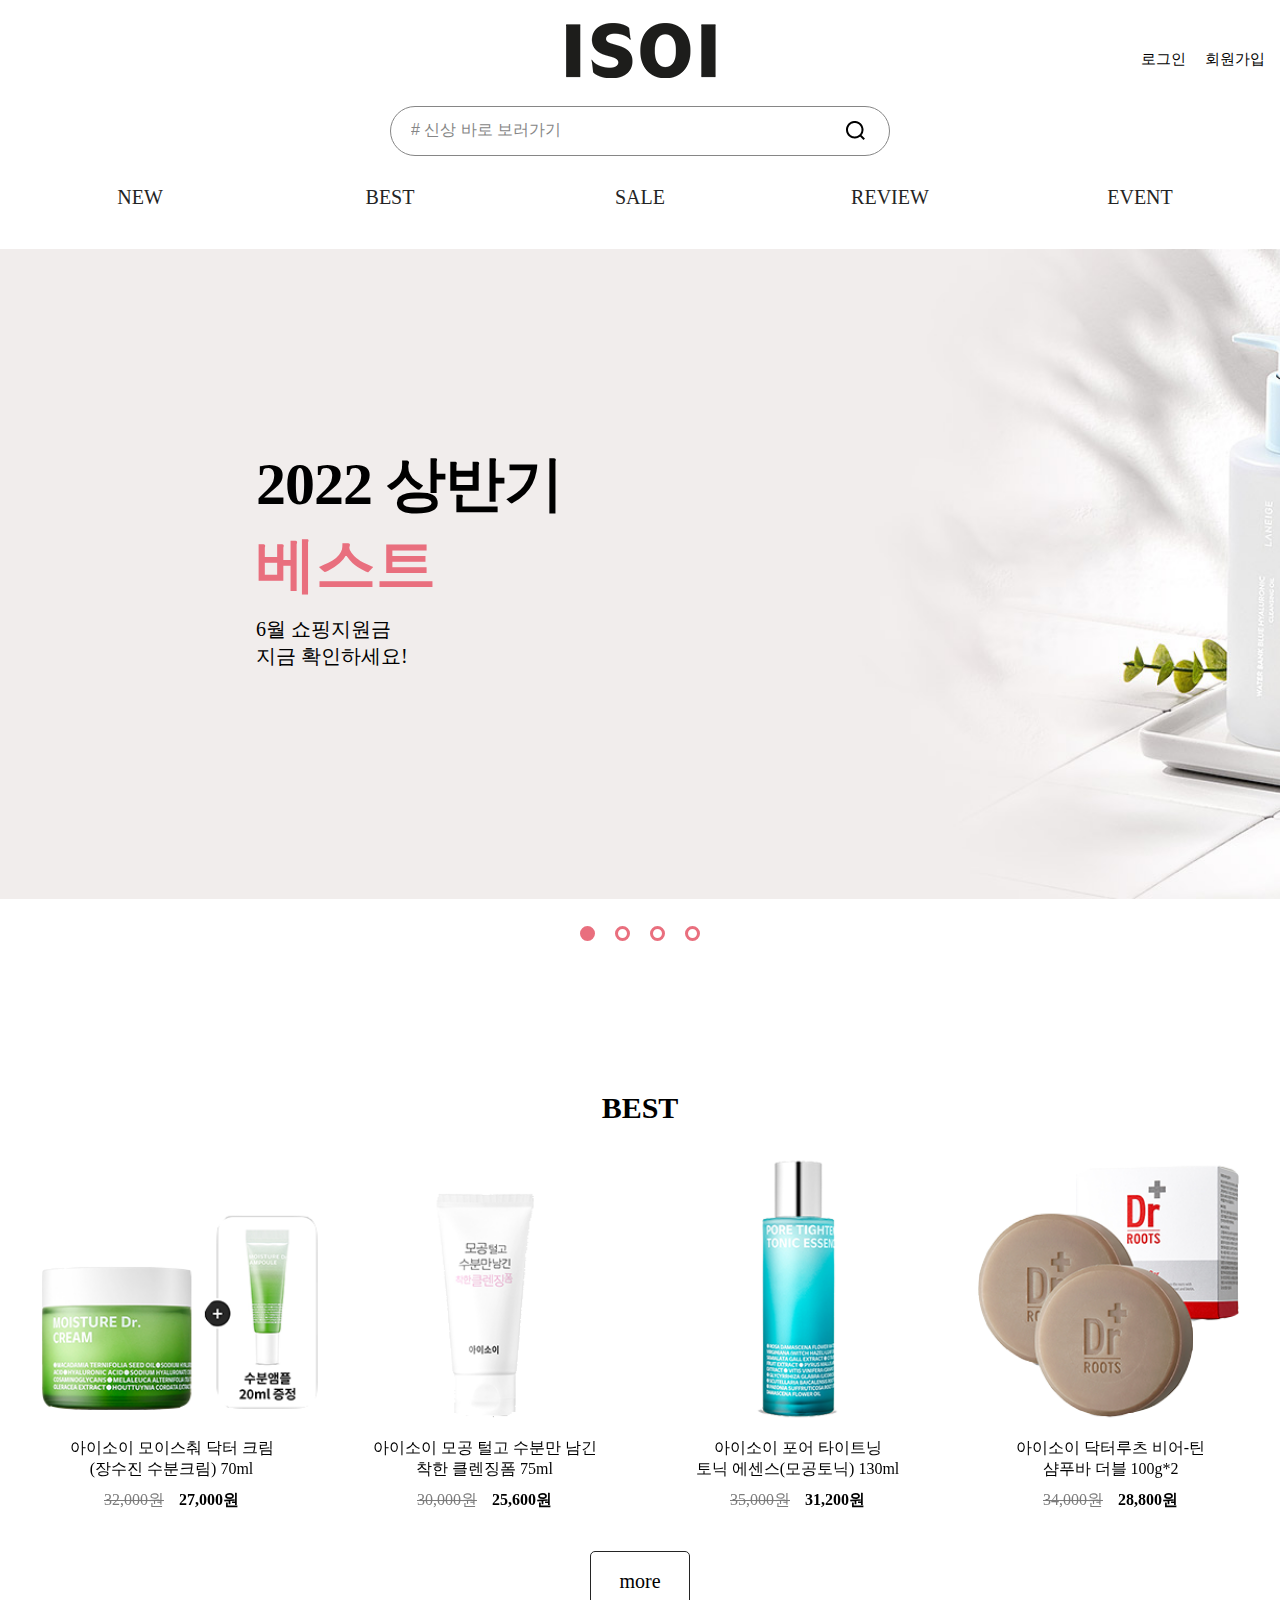
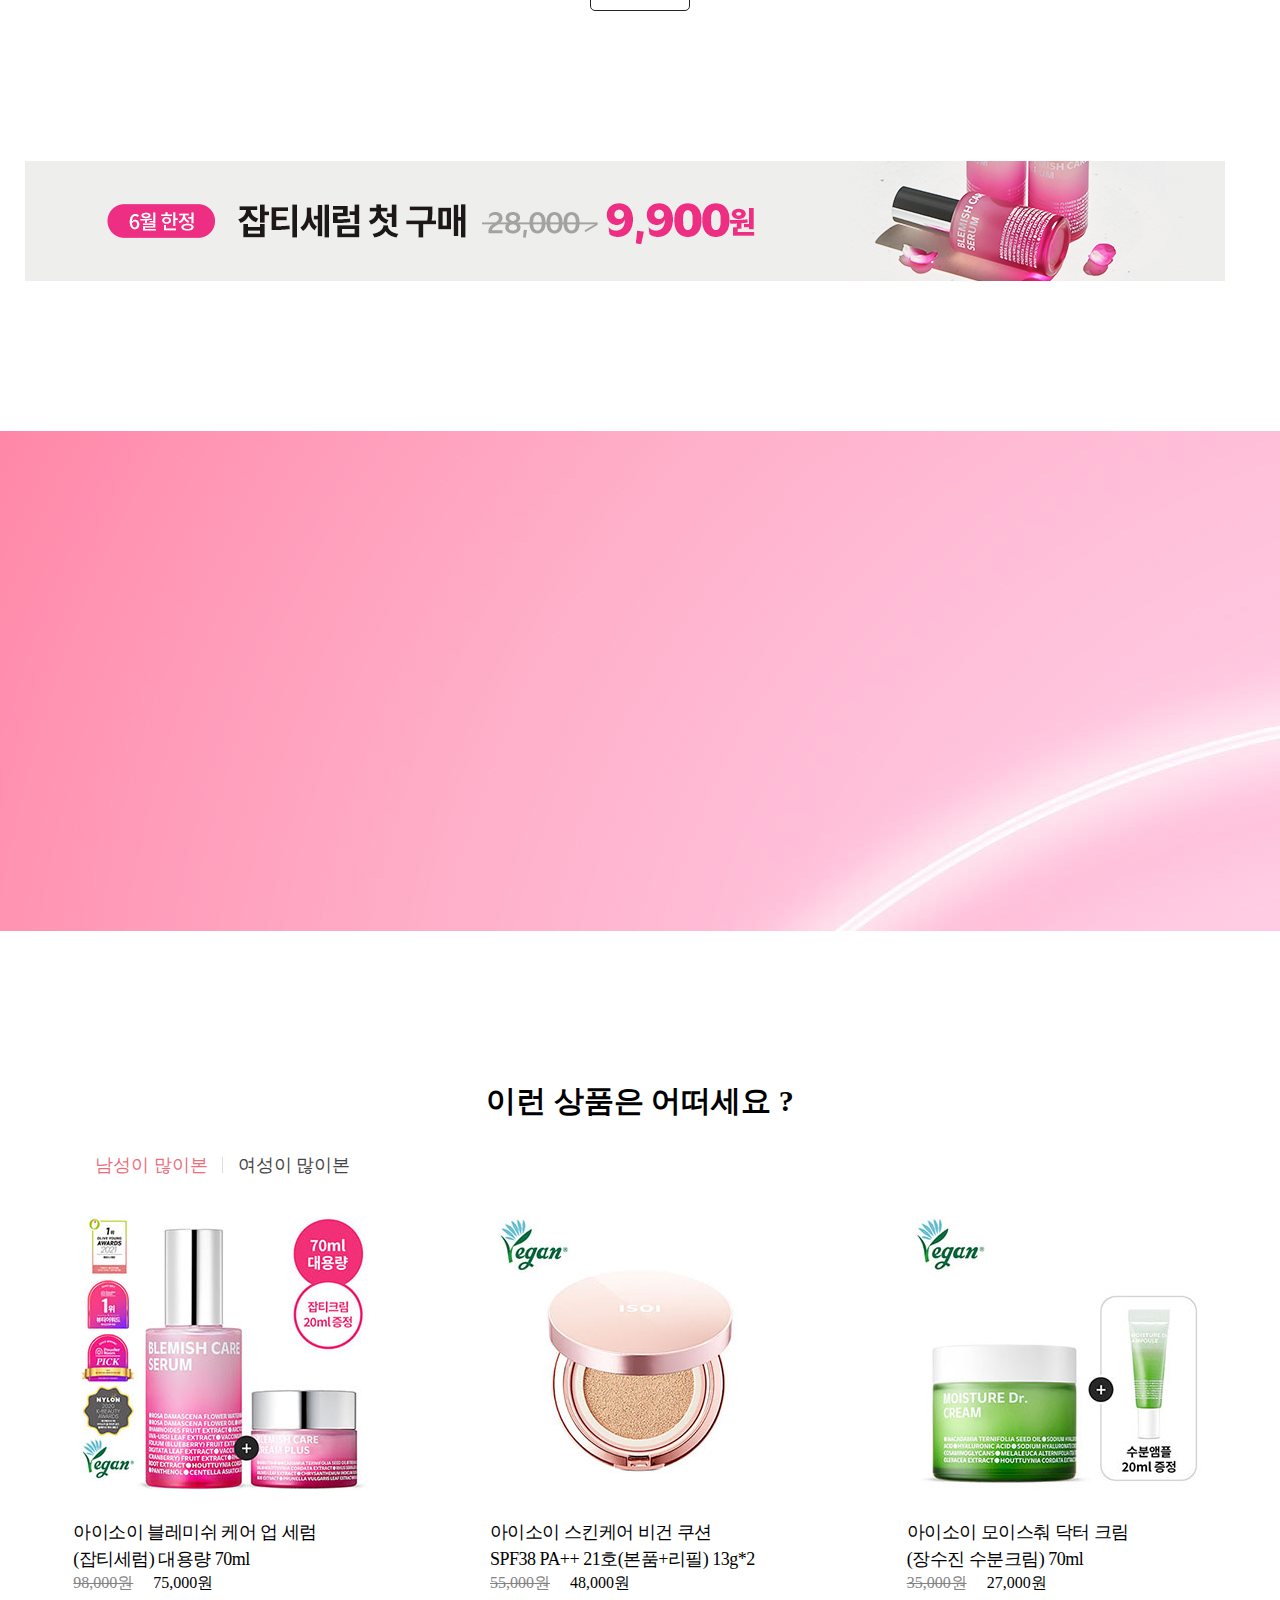
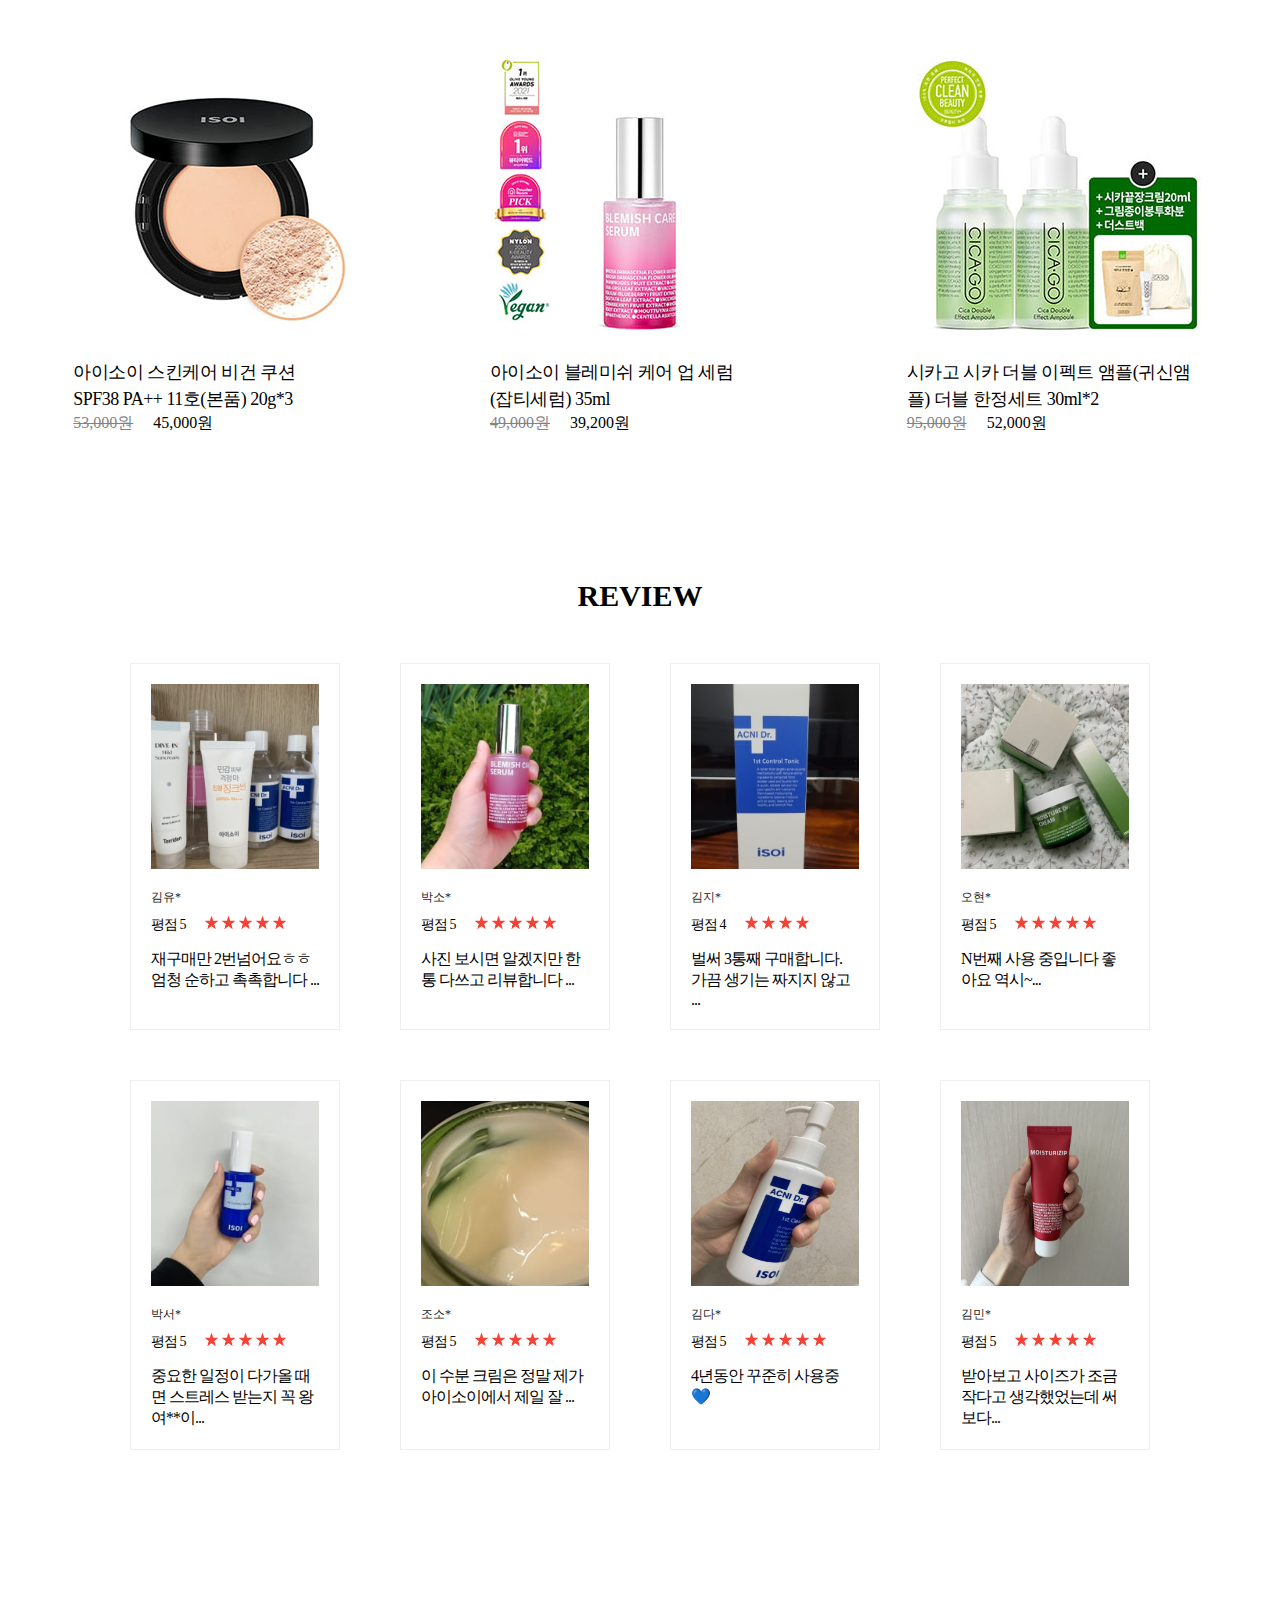
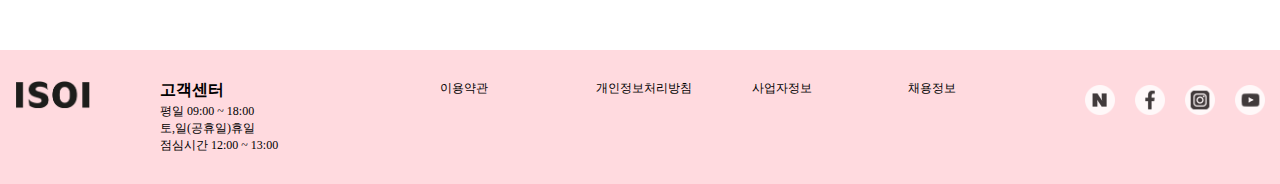
==== index.html @ 0a986750 "ISOI" ====
<!DOCTYPE html>
<html lang="en">
<head>
    <meta charset="UTF-8">
    <title>ISOI</title>
    
    <link rel="stylesheet" href="css/common.css">
    <link rel="stylesheet" type="text/css" href="css/style.css">
    <link rel="stylesheet" type="text/css" href="css/slick.css">
    <link rel="stylesheet" type="text/css" href="css/animate.css">
    <link rel="stylesheet" href="css/media.css">
    
    <script type="text/javascript" src="js/jquery-3.3.1.min.js"></script>
    <script type="text/javascript" src="js/script.js"></script>
    <script type="text/javascript" src="js/slick.js"></script>
    <script type="text/javascript" src="js/wow.min.js"></script>
    
    
</head>
<body>
    
    <div id="wrap">
        <header>
            <div class="align">
                <div id="logo">
                    <a href="#"><h2><img src="img/logo.png" alt=""></h2></a>
                </div>
                <div class="login-box">
                    <div class="search-wrap">
                        <input type="text" placeholder="# 신상 바로 보러가기">
                        <div class="search"><a href="#"><img src="img/search.png" alt=""></a></div>
                    </div>
                    <div class="login">
                        <a href="#">로그인</a>
                        <a href="#">회원가입</a>
                    </div>
                </div>
                <div class="top_btn">
                    <span></span>
                    <span></span>
                    <span></span>
                </div>
                <div class="headnav">
                    <ul>
                        <li><a href="sub/sub01.html">NEW</a></li>
                        <li><a href="sub/sub02.html">BEST</a></li>
                        <li><a href="sub/sub03.html">SALE</a></li>
                        <li><a href="sub/sub04.html">REVIEW</a></li>
                        <li><a href="sub/sub05.html">EVENT</a></li>
                    </ul>
                </div>
            </div>
        </header>
        <main>
            <div class="mainbg">
                <div class="items">
                    <div class="item item1">
                      <a href="#">
                           <div class="seting-img" style="background-image: url(img/main_background1.png)"></div>
                           <div class="txt">
                               <h2>2022 상반기</h2>
                               <div>베스트</div>
                               <p>6월 쇼핑지원금 <br> 지금 확인하세요!</p>
                           </div>
                       </a>
                    </div>
                    <div class="item item2">
                       <a href="#">
                            <div class="seting-img" style="background-image: url(img/main_background2.png)">
                            <div class="txt">
                                <h2>워터뱅크 블루 히알루로닉</h2>
                                <div>클렌징 젤 오일</div>
                                <p>라네즈가 제안하는 <br> 말끔 촉촉 완벽 클렌징 스텝</p>
                            </div>
                            </div>
                        </a>
                    </div>
                    <div class="item item3">
                       <a href="#">
                            <div class="seting-img" style="background-image: url(img/main_background3.png)">
                            <div class="txt">
                                <h2>속보습,100시간!</h2>
                                <div>수분크림 사면 앰플증정</div>
                                <p>디렉터파이 강력추천템 <br> 장수진 수분크림</p>
                            </div>    
                            </div>
                        </a>
                    </div>
                    <div class="item item4">
                       <a href="#">
                            <div class="seting-img" style="background-image: url(img/main_background4.png)">
                            <div class="txt">
                                <h2>피부타입 테스트</h2>
                                <div>적립금 1,000원</div>
                                <p>56가지 피부타입별 <br> 관리방법과 추천상품까지!</p>
                            </div>
                            </div>
                        </a>
                    </div>
                </div>
            </div>
        </main>
        <section>
            <div class="align">
                <h2>BEST</h2>
                <div class="best-list">
                    <div class="items">
                            <div class="item">
                                <a href="https://www.isoi.co.kr/product/goods_detail?ct=&goods_no=3309">
                                    <div class="img">
                                        <img src="img/best1cream.png" alt="">
                                    </div>
                                    <div class="sectxt">
                                        <div>아이소이 모이스춰 닥터 크림<br>(장수진 수분크림) 70ml</div>
                                        <div class="sectxt1">
                                            <p>32,000원</p>
                                            <div>27,000원</div>
                                        </div>
                                    </div>
                                </a>
                            </div>
                            <div class="item">
                                <a href="https://www.isoi.co.kr/product/goods_detail?ct=&goods_no=278">
                                    <div class="img"><img src="img/best2cleansing.png" alt=""></div>
                                    <div class="sectxt">
                                        <div>아이소이 모공 털고 수분만 남긴 <br>착한 클렌징폼 75ml</div>
                                        <div class="sectxt1">
                                        <p>30,000원</p>
                                        <div>25,600원</div>
                                        </div>
                                    </div>
                                </a>
                            </div>
                            <div class="item">
                                <a href="https://www.isoi.co.kr/product/goods_detail?ct=&goods_no=46">
                                    <div class="img"><img src="img/best3essence.png" alt=""></div>
                                    <div class="sectxt">
                                        <div>아이소이 포어 타이트닝 <br>토닉 에센스(모공토닉) 130ml</div>
                                        <div class="sectxt1">
                                        <p>35,000원</p>
                                        <div>31,200원</div>
                                        </div>
                                    </div>
                                </a>
                            </div>
                            <div class="item">
                                <a href="https://www.isoi.co.kr/product/goods_detail?ct=&goods_no=3570">
                                    <div class="img"><img src="img/best4shampoo.png" alt=""></div>
                                    <div class="sectxt">
                                        <div>아이소이 닥터루츠 비어-틴 <br>샴푸바 더블 100g*2</div>
                                        <div class="sectxt1">
                                        <p>34,000원</p>
                                        <div>28,800원</div>
                                        </div>
                                    </div>
                                </a>
                            </div>
                            <div class="item">
                                <a href="https://www.isoi.co.kr/product/goods_detail?ct=&goods_no=3245">
                                    <div class="img"><img src="img/best5serum.png" alt=""></div>
                                    <div class="sectxt">
                                        <div>아이소이 블레미쉬 케어 업 세럼<br>(잡티세럼) 35ml</div>
                                        <div class="sectxt1">
                                        <p>45,000원</p>
                                        <div>39,200원</div>
                                        </div>
                                    </div>
                                </a>
                            </div>
                    </div>
                    <div class="more">
                        <a href="sub/sub02.html">more</a>
                    </div>
                </div>
                <div class="banner">
					<div class="items">
						<a href="#" class="item"><img src="img/banner1.png" alt=""></a>
						<a href="#" class="item"><img src="img/banner2.png" alt=""></a>
						<a href="#" class="item"><img src="img/banner3.png" alt=""></a>
					</div>
				</div>
            </div>
                <div class="wowwrap">
                    <div class="align">
                        <div class="wowbox">
                            <div class="wowimg">
                                <div class="wow fadeInUp" data-wow-delay="0.4s"><img src="img/aosimg.png" alt=""></div>
                            </div>
                            <div class="wowtxt">
                                <p class="wow fadeInUp wowtxt-first" data-wow-delay="0.3s" style="font-weight: 600; margin-bottom: 20px;">아이소이는 왜 그렇게 비싼 <span style="color: #ff0095;">불가리안</span> 을 쓸까 ?</p> <br>
                                <p class="wow fadeInUp" data-wow-delay="0.6s">아이소이는 1년 중 단 한 달, </p> <br>
                                <p class="wow fadeInUp" data-wow-delay="0.8s">사람의 손으로 직접 따서 첫 번째로 </p> <br>
                                <p class="wow fadeInUp" data-wow-delay="1s">추출하는 오일만 사용합니다. </p> <br>
                                <p class="wow fadeInUp" data-wow-delay="1.2s">2차, 3차 추출 오일과는 비교할 수 없이 비싸지만, </p> <br>
                                <p class="wow fadeInUp" data-wow-delay="1.4s">그만큼 효과의 차이가 크기 때문에 </p> <br>
                                <p class="wow fadeInUp" data-wow-delay="1.6s">포기할 수 없습니다. </p>
                            </div>
                        </div>
                    </div>
                </div>
            <div class="align">
                <div class="contain">
                    <div class="tab-cnt">
                        <div class="tab-cnt-main"><h2>이런 상품은 어떠세요 ?</h2></div>
                        <div class="tab-menu">
                            <ul class="tabs">
                                <li><a href="#page1" class="tab-first">남성이 많이본</a></li>
                                <li><a href="#page2">여성이 많이본</a></li>
                            </ul>
                        </div>
                        <div id="page1" class="tab-content cnt01">
                            <div class="box">
                                <ul>
                                    <li>
                                        <a href="https://www.isoi.co.kr/product/goods_detail?ct=&goods_no=3828" class="box-txt">
<!--
                                        <span class="box-txt-on"><img src="img/tapimg1.jpg" alt=""></span>
                                        <span class="box-txt-off"><img src="img/tapimg1-1.png" alt=""></span>
-->
                                            <div class="img-box"><img src="img/tapimg1.jpg" alt=""></div>
                                            <div class="img-box"><img src="img/tapimg1-1.png" alt=""></div>
                                            <span class="tabtxt">
                                                아이소이 블레미쉬 케어 업 세럼<br>(잡티세럼) 대용량 70ml
                                            </span>
                                            <span class="tabtxt-sub">
                                                <div>98,000원</div>
                                                <p>75,000원</p>
                                            </span>
                                        </a>
                                    </li>
                                    <li>
                                        <a href="https://www.isoi.co.kr/product/goods_detail?ct=&goods_no=3450" class="box-txt">
                                           <div class="img-box"><img src="img/tapimg2.jpg" alt=""></div>
                                           <div class="img-box"><img src="img/tapimg2-1.png" alt=""></div>
                                            <span class="tabtxt">
                                                아이소이 스킨케어 비건 쿠션<br> SPF38 PA++ 21호(본품+리필) 13g*2
                                            </span>
                                            <span class="tabtxt-sub">
                                                <div>55,000원</div>
                                                <p>48,000원</p>
                                            </span>
                                        </a>
                                    </li>
                                    <li>
                                        <a href="https://www.isoi.co.kr/product/goods_detail?ct=&goods_no=3309" class="box-txt">
                                           <div class="img-box"><img src="img/tapimg3.jpg" alt=""></div>
                                           <div class="img-box"><img src="img/tapimg3-1.png" alt=""></div>
                                            <span class="tabtxt">
                                                아이소이 모이스춰 닥터 크림<br>(장수진 수분크림) 70ml
                                            </span>
                                            <span class="tabtxt-sub">
                                                <div>35,000원</div>
                                                <p>27,000원</p>
                                            </span>
                                        </a>
                                    </li>
                                    <li>
                                        <a href="https://www.isoi.co.kr/product/goods_detail?ct=&goods_no=3450" class="box-txt">
                                           <div class="img-box"><img src="img/tapimg4.jpg" alt=""></div>
                                           <div class="img-box"><img src="img/tapimg4-1.png" alt=""></div>
                                            <span class="tabtxt">
                                                아이소이 스킨케어 비건 쿠션<br>SPF38 PA++ 11호(본품) 20g*3
                                            </span>
                                            <span class="tabtxt-sub">
                                                <div>53,000원</div>
                                                <p>45,000원</p>
                                            </span>
                                        </a>
                                    </li>
                                    <li>
                                        <a href="https://www.isoi.co.kr/product/goods_detail?ct=&goods_no=3245" class="box-txt">
                                           <div class="img-box"><img src="img/tapimg5.jpg" alt=""></div>
                                           <div class="img-box"><img src="img/tapimg5-1.png" alt=""></div>
                                            <span class="tabtxt">
                                                아이소이 블레미쉬 케어 업 세럼<br>(잡티세럼) 35ml
                                            </span>
                                            <span class="tabtxt-sub">
                                                <div>49,000원</div>
                                                <p>39,200원</p>
                                            </span>
                                        </a>
                                    </li>
                                    <li>
                                        <a href="https://www.isoi.co.kr/product/goods_detail?ct=&goods_no=2828" class="box-txt">
                                           <div class="img-box"><img src="img/tapimg6.jpg" alt=""></div>
                                           <div class="img-box"><img src="img/tapimg6-1.png" alt=""></div>
                                            <span class="tabtxt">
                                                시카고 시카 더블 이펙트 앰플(귀신앰플) 더블 한정세트 30ml*2
                                            </span>
                                            <span class="tabtxt-sub">
                                                <div>95,000원</div>
                                                <p>52,000원</p>
                                            </span>
                                        </a>
                                    </li>
                                </ul>
                            </div>
                        </div>
                        <div id="page2" class="tab-content cnt02">
                            <div class="box">
                                <ul>
                                    <li>
                                        <a href="https://www.isoi.co.kr/product/goods_detail?ct=&goods_no=1557" class="box-txt">
                                           <div class="img-box"><img src="img/tapimg7.jpg" alt=""></div>
                                           <div class="img-box"><img src="img/tapimg7-1.png" alt=""></div>
                                            <span class="tabtxt">
                                                아이소이 립 트리트먼트 밤(로즈립밤) 5g
                                            </span>
                                            <span class="tabtxt-sub">
                                                <div>19,000원</div>
                                                <p>15,800원</p>
                                            </span>
                                        </a>
                                    </li>
                                    <li>
                                        <a href="https://www.isoi.co.kr/product/goods_detail?ct=&goods_no=46" class="box-txt">
                                           <div class="img-box"><img src="img/tapimg8.jpg" alt=""></div>
                                           <div class="img-box"><img src="img/tapimg8-1.png" alt=""></div>
                                            <span class="tabtxt">
                                                아이소이 포어 타이트닝 토닉 에센스<br>(모공토닉) 130ml
                                            </span>
                                            <span class="tabtxt-sub">
                                                <div>45,000원</div>
                                                <p>31,200원</p>
                                            </span>
                                        </a>
                                    </li>
                                    <li>
                                        <a href="https://www.isoi.co.kr/product/goods_detail?ct=&goods_no=2356" class="box-txt">
                                           <div class="img-box"><img src="img/tapimg9.jpg" alt=""></div>
                                           <div class="img-box"><img src="img/tapimg9-1.png" alt=""></div>
                                            <span class="tabtxt">
                                                시카고 시카 더블 이펙트 앰플 <br>(귀신앰플) 30ml
                                            </span>
                                            <span class="tabtxt-sub">
                                                <div>36,000원</div>
                                                <p>25,900원</p>
                                            </span>
                                        </a>
                                    </li>
                                    <li>
                                        <a href="https://www.isoi.co.kr/product/goods_detail?ct=&goods_no=2355" class="box-txt">
                                           <div class="img-box"><img src="img/tapimg10.jpg" alt=""></div>
                                           <div class="img-box"><img src="img/tapimg10-1.png" alt=""></div>
                                            <span class="tabtxt">
                                                아이소이 아크니 닥터 1st <br> 스피디 스팟14ml
                                            </span>
                                            <span class="tabtxt-sub">
                                                <div>30,000원</div>
                                                <p>24,800원</p>
                                            </span>
                                        </a>
                                    </li>
                                    <li>
                                        <a href="https://www.isoi.co.kr/product/goods_detail?ct=&goods_no=1609" class="box-txt">
                                           <div class="img-box"><img src="img/tapimg11.jpg" alt=""></div>
                                           <div class="img-box"><img src="img/tapimg11-1.png" alt=""></div>
                                            <span class="tabtxt">
                                                아이소이 블레미쉬 케어 토닉 에센스 <br>(잡티토닉) 130ml
                                            </span>
                                            <span class="tabtxt-sub">
                                                <div>50,000원</div>
                                                <p>39,000원</p>
                                            </span>
                                        </a>
                                    </li>
                                    <li>
                                        <a href="#" class="box-txt">
                                           <div class="img-box"><img src="img/tapimg12.jpg" alt=""></div>
                                           <div class="img-box"><img src="img/tapimg12-1.png" alt=""></div>
                                            <span class="tabtxt">
                                                NEW 아이소이 파하 마일드 <br>올 클렌징 패드 230g(60매)
                                            </span>
                                            <span class="tabtxt-sub">
                                                <div>24,500원</div>
                                                <p>19,380원</p>
                                            </span>
                                        </a>
                                    </li>
                                </ul>
                            </div>
                        </div>
                    </div>
                </div>
                <div class="review">
                    <div class="shadow"></div>
                    <div class="review-box">
                        <h2>REVIEW</h2>
                        <ul>
                            <li class="review-libox review_wrap1">
                                <span class="line"></span>
                                <span class="line"></span>
                                <span class="line"></span>
                                <span class="line"></span>
                                <img src="img/review1.jpg" alt="">
                                <span class="review-txt">
                                    <div>김유*</div>
                                    <span class="nstar">
                                        <p>평점 5</p>
                                        <img src="img/redstar.png" alt="">
                                        <img src="img/redstar.png" alt="">
                                        <img src="img/redstar.png" alt="">
                                        <img src="img/redstar.png" alt="">
                                        <img src="img/redstar.png" alt="">
                                    </span>
                                <p>재구매만 2번넘어요ㅎㅎ 엄청 순하고 촉촉합니다 ...</p>
                                </span>
                                <div class="review_item review_item1">
                                    <div class="review_container">
                                        <h3>리뷰</h3>
                                        <div class="review_content">
                                            <img src="./img/review1-1.jpg" alt="">
                                            <div class="review_content_box">
                                                <div>김유*님</div>
                                                <p>아이소이 아크니 닥터 1st 컨트롤 토닉(응급토닉) 130ml</p>
                                                <div>재구매만 2번넘어요ㅎㅎ 엄청순하고 촉촉합니다 막상바르면 부드러워서 발림성도 좋습니다..!</div>
                                            </div>  
                                        </div>
                                    </div>
                                    <div class="btn">
                                        <img src="./img/close.png" alt="">
                                    </div>
                                </div>
                            </li>
                            <li class="review-libox review_wrap2">
                                <span class="line"></span>
                                <span class="line"></span>
                                <span class="line"></span>
                                <span class="line"></span>
                                <img src="img/review2.jpg" alt="">
                                <span class="review-txt">
                                    <div>박소*</div>
                                    <span class="nstar">
                                        <p>평점 5</p>
                                        <img src="img/redstar.png" alt="">
                                        <img src="img/redstar.png" alt="">
                                        <img src="img/redstar.png" alt="">
                                        <img src="img/redstar.png" alt="">
                                        <img src="img/redstar.png" alt="">
                                    </span>
                                <p>사진 보시면 알겠지만 한통 다쓰고 리뷰합니다 ...</p>
                                </span>
                                <div class="review_item review_item2">
                                    <div class="review_container">
                                        <h3>리뷰</h3>
                                        <div class="review_content">
                                            <img src="./img/review2.jpg" alt="">
                                            <div class="review_content_box">
                                                <div>박소*님</div>
                                                <p>아이소이 블레미쉬 케어 업 세럼(잡티세럼) 70ml 스페셜 한정판</p>
                                                <div>사진 보시면 알겠지만 한통 다쓰고 리뷰합니다. 
                                                블레미쉬 세럼이랑 같이 사용했습니다. 화장솜 없이 사용해서 두달 쯤 다쓴거 같아요.
                                                바를 때 장미향이 은은하게 돌고 산뜻해서 첫단계에 기분 좋은 토너에요.
                                                피부 흔*이 사라지는게 드라마틱하진 않지만 피부결을 잘 정돈해줘서 화장전에 사용하면 좋아요.</div>
                                            </div>  
                                        </div>
                                    </div>
                                    <div class="btn">
                                        <img src="./img/close.png" alt="">
                                    </div>
                                </div>
                            </li>
                            <li class="review-libox review_wrap3">
                                <span class="line"></span>
                                <span class="line"></span>
                                <span class="line"></span>
                                <span class="line"></span>
                                <img src="img/review3.jpg" alt="">
                                <span class="review-txt">
                                    <div>김지*</div>
                                    <span class="nstar">
                                        <p>평점 4</p>
                                        <img src="img/redstar.png" alt="">
                                        <img src="img/redstar.png" alt="">
                                        <img src="img/redstar.png" alt="">
                                        <img src="img/redstar.png" alt="">
                                    </span>
                                <p>벌써 3통째 구매합니다. 가끔 생기는 짜지지 않고 ...</p>
                                </span>
                                <div class="review_item review_item3">
                                    <div class="review_container">
                                        <h3>리뷰</h3>
                                        <div class="review_content">
                                            <img src="./img/review3-1.jpg" alt="">
                                            <div class="review_content_box">
                                                <div>김지*님</div>
                                                <p>아이소이 아크니 닥터 1st 컨트롤 토닉(응급토닉) 130ml</p>
                                                <div>벌써 3통째 구매합니다. 가끔 생기는 짜지지 않고 아픈 여**이
                                                    하나씩 올라올때면 항상 손이 가더라구요. 콧물 제형이어서 한번에
                                                    쫙 흡수되는 건 아닌데 바르고 한 30초 지나면 잘 스며들어 있어요. 
                                                    건조하다 싶으면 5-6번정도 레이어링하면 겨울에도 로션없이도 건조하지 않아요.</div>
                                            </div>  
                                        </div>
                                    </div>
                                    <div class="btn">
                                        <img src="./img/close.png" alt="">
                                    </div>
                                </div>
                            </li>
                            <li class="review-libox review_wrap4">
                                <span class="line"></span>
                                <span class="line"></span>
                                <span class="line"></span>
                                <span class="line"></span>
                                <img src="img/review4.jpg" alt="">
                                <span class="review-txt">
                                    <div>오현*</div>
                                    <span class="nstar">
                                        <p>평점 5</p>
                                        <img src="img/redstar.png" alt="">
                                        <img src="img/redstar.png" alt="">
                                        <img src="img/redstar.png" alt="">
                                        <img src="img/redstar.png" alt="">
                                        <img src="img/redstar.png" alt="">
                                    </span>
                                <p>N번째 사용 중입니다 좋아요 역시~...</p>
                                </span>
                                <div class="review_item review_item4">
                                    <div class="review_container">
                                        <h3>리뷰</h3>
                                        <div class="review_content">
                                            <img src="./img/review4.jpg" alt="">
                                            <div class="review_content_box">
                                                <div>오현*님</div>
                                                <p>아이소이 모이스춰 닥터 크림(장수진 수분크림) 70ml</p>
                                                <div>N번째 사용 중입니다 좋아요 역시~~~~~ 더 좋아진거 같아요
                                                    요거 바르면 피부가 편해지고 촉촉해져서 마음도 편해져요 끈적임도
                                                    없고 뭉침 이랄까 너무올리한거누고수없고오스며드는 것도 아주 만족스러워요</div>
                                            </div>  
                                        </div>
                                    </div>
                                    <div class="btn">
                                        <img src="./img/close.png" alt="">
                                    </div>
                                </div>
                            </li>
                            <li class="review-libox review_wrap5">
                                <span class="line"></span>
                                <span class="line"></span>
                                <span class="line"></span>
                                <span class="line"></span>
                                <img src="img/review5.jpg" alt="">
                                <span class="review-txt">
                                    <div>박서*</div>
                                    <span class="nstar">
                                        <p>평점 5</p>
                                        <img src="img/redstar.png" alt="">
                                        <img src="img/redstar.png" alt="">
                                        <img src="img/redstar.png" alt="">
                                        <img src="img/redstar.png" alt="">
                                        <img src="img/redstar.png" alt="">
                                    </span>
                                <p>중요한 일정이 다가올 때면 스트레스 받는지 꼭 왕여**이...</p>
                                </span>
                                <div class="review_item review_item5">
                                    <div class="review_container">
                                        <h3>리뷰</h3>
                                        <div class="review_content">
                                            <img src="./img/review5-1.jpg" alt="">
                                            <div class="review_content_box">
                                                <div>박서*님</div>
                                                <p>아이소이 아크니 닥터 1st 스피디 스팟(파란소화기 응급스팟) 14ml</p>
                                                <div>중요한 일정이 다가올 때면 스트레스 받는지 꼭 왕여**이 한 두개 올라오더라고요. 
                                                마스크 시국 이후로 무너진 피부징벽 때문에 좁쌀+화농성+흉*까지 콜라보인 피부가 되었는데,
                                                한 6개월 전부터 아이소이 응급 라인 쓰고 피부가 점차 돌아오고 있어요</div>
                                            </div>  
                                        </div>
                                    </div>
                                    <div class="btn">
                                        <img src="./img/close.png" alt="">
                                    </div>
                                </div>
                            </li>
                            <li class="review-libox review_wrap6">
                                <span class="line"></span>
                                <span class="line"></span>
                                <span class="line"></span>
                                <span class="line"></span>
                                <img src="img/review6.jpg" alt="">
                                <span class="review-txt">
                                    <div>조소*</div>
                                    <span class="nstar">
                                        <p>평점 5</p>
                                        <img src="img/redstar.png" alt="">
                                        <img src="img/redstar.png" alt="">
                                        <img src="img/redstar.png" alt="">
                                        <img src="img/redstar.png" alt="">
                                        <img src="img/redstar.png" alt="">
                                    </span>
                                <p>이 수분 크림은 정말 제가 아이소이에서 제일 잘 ...</p>
                                </span>
                                <div class="review_item review_item6">
                                    <div class="review_container">
                                        <h3>리뷰</h3>
                                        <div class="review_content">
                                            <img src="./img/review6-1.jpg" alt="">
                                            <div class="review_content_box">
                                                <div>조소*님</div>
                                                <p>아이소이 모이스춰 닥터 크림(장수진 수분크림) 더블 70ml*2</p>
                                                <div>이 수분 크림은 정말 제가 아이소이에서 제일 잘 쓰고 있는 제품이라고
                                                    자신 있게 말할 수 있습니다아!! 몇 통을 비웠는지 모르겠네요~
                                                    이번에도 다써서 새로 사야할까 봅니다 ㅎㅎ</div>
                                            </div>  
                                        </div>
                                    </div>
                                    <div class="btn">
                                        <img src="./img/close.png" alt="">
                                    </div>
                                </div>
                            </li>
                            <li class="review-libox review_wrap7">
                                <span class="line"></span>
                                <span class="line"></span>
                                <span class="line"></span>
                                <span class="line"></span>
                                <img src="img/review7.jpg" alt="">
                                <span class="review-txt">
                                    <div>김다*</div>
                                    <span class="nstar">
                                        <p>평점 5</p>
                                        <img src="img/redstar.png" alt="">
                                        <img src="img/redstar.png" alt="">
                                        <img src="img/redstar.png" alt="">
                                        <img src="img/redstar.png" alt="">
                                        <img src="img/redstar.png" alt="">
                                    </span>
                                <p>4년동안 꾸준히 사용중 💙</p>
                                </span>
                                <div class="review_item review_item7">
                                    <div class="review_container">
                                        <h3>리뷰</h3>
                                        <div class="review_content">
                                            <img src="./img/review7.jpg" alt="">
                                            <div class="review_content_box">
                                                <div>김다*님</div>
                                                <p>아이소이 아크니 닥터 1st 클렌징 130ml</p>
                                                <div>저는 선크림만 바른 날에도, 파운데이션까지 한 날에도 
                                                    클렌징 워터로 1차 세안을 한 후, 클렌징 젤로 2차 세안을 해주어요.
                                                    펌프형이어서 사용하기 깔끔하고 쉽고, 손에 먼저 짜고 물을 조금씩
                                                    묻혀가며 원으로 비벼주면 거품이 아주 잘 나서 좋아요!</div>
                                            </div>  
                                        </div>
                                    </div>
                                    <div class="btn">
                                        <img src="./img/close.png" alt="">
                                    </div>
                                </div>
                            </li>
                            <li class="review-libox review_wrap8">
                                <span class="line"></span>
                                <span class="line"></span>
                                <span class="line"></span>
                                <span class="line"></span>
                                <img src="img/review8.jpg" alt="">
                                <span class="review-txt">
                                    <div>김민*</div>
                                    <span class="nstar">
                                        <p>평점 5</p>
                                        <img src="img/redstar.png" alt="">
                                        <img src="img/redstar.png" alt="">
                                        <img src="img/redstar.png" alt="">
                                        <img src="img/redstar.png" alt="">
                                        <img src="img/redstar.png" alt="">
                                    </span>
                                <p>받아보고 사이즈가 조금 작다고 생각했었는데 써보다...</p>
                                </span>
                                <div class="review_item review_item8">
                                    <div class="review_container">
                                        <h3>리뷰</h3>
                                        <div class="review_content">
                                            <img src="./img/review8.jpg" alt="">
                                            <div class="review_content_box">
                                                <div>김민*님</div>
                                                <p>아이소이 모이스춰라이Zip(고강력 압축보습제) 45g</p>
                                                <div>받아보고 사이즈가 조금 작다고 생각했었는데 
                                                    써보다 보니 그런 생각이 사라지네요
                                                    수분이 가득하고 쫀쫀한 제형이라 소량만 써도 얼굴 전체가 촉촉하고 
                                                    부드러워지는 느낌이에요 다른 수분크림 처럼 서서히 흡수되는 느낌 
                                                    보다는 오일크림 같이 마르지가 않고 얼굴에 막이 형성되서 보호 되는 
                                                    느낌에 가깝습니다.</div>
                                            </div>  
                                        </div>
                                    </div>
                                    <div class="btn">
                                        <img src="./img/close.png" alt="">
                                    </div>
                                </div>
                            </li>
                            <li class="review-libox review_wrap9">
                                <span class="line"></span>
                                <span class="line"></span>
                                <span class="line"></span>
                                <span class="line"></span>
                                <img src="img/review9.jpg" alt="">
                                <span class="review-txt">
                                    <div>최예*</div>
                                    <span class="nstar">
                                        <p>평점 4</p>
                                        <img src="img/redstar.png" alt="">
                                        <img src="img/redstar.png" alt="">
                                        <img src="img/redstar.png" alt="">
                                        <img src="img/redstar.png" alt="">
                                    </span>
                                <p>지금까지 건조하다고 클렌징폼도 수분 제품으로 썼는데...</p>
                                </span>
                                <div class="review_item review_item9">
                                    <div class="review_container">
                                        <h3>리뷰</h3>
                                        <div class="review_content">
                                            <img src="./img/review9.jpg" alt="">
                                            <div class="review_content_box">
                                                <div>최예*님</div>
                                                <p>아이소이 아크니 닥터 1st 블랙 딥 클렌징 폼 75ml</p>
                                                <div>지금까지 건조하다고 클렌징폼도 수분 제품으로 썼는데
                                                    모공까지는 관리를 잘 안했더라구요 그래서 피부에 트러블도 
                                                    올라오고 그러다 새로운 폼클렌징 나왔고 모공케어 
                                                    제품이길래 이번에 바꿔보자는 마음으로 구매했습니다!</div>
                                            </div>  
                                        </div>
                                    </div>
                                    <div class="btn">
                                        <img src="./img/close.png" alt="">
                                    </div>
                                </div>
                            </li>
                        </ul>
                    </div>
                </div>
            </div>    
        </section>
        <footer>
            <div class="align">
                
                <div class="f-box">
                    <h2><a href="#"><img src="img/logo.png" alt=""></a></h2>
                    <div class="sns-wrap">
                        <div class="fbox-con">
                            <div class="f-txt">
                                <div>고객센터</div>
                                <p>평일 09:00 ~ 18:00 <br> 토,일(공휴일)휴일 <br> 점심시간 12:00 ~ 13:00</p>
                            </div>
                            <div class="f-txt2">
                                <div>고객센터</div>
                                <p>평일 09:00 ~ 18:00 토,일(공휴일)휴일 점심시간 12:00 ~ 13:00</p>
                            </div>
                            <div class="f_txt">
                                <ul>
                                    <li><a href="#">이용약관</a></li>
                                    <li><a href="#">개인정보처리방침</a></li>
                                    <li><a href="#">사업자정보</a></li>
                                    <li><a href="#">채용정보</a></li>
                                </ul>
                            </div>
                        </div>
                        <div class="sns">
                            <ul>
                                <li>
                                    <a href="https://shopping.naver.com/beauty/stores/1000005967#" target="_blank">
                                        <span class="sns-on">
                                        <img src="img/sns-naver.png" alt=""></span>
                                        <span class="sns-on">
                                        <img src="img/sns-naver-1.png" alt=""></span>
                                    </a>
                                </li>
                                <li>
                                    <a href="https://www.facebook.com/iloveisoi" target="_blank">
                                        <span class="sns-on">
                                        <img src="img/sns-facebook.png" alt=""></span>
                                        <span class="sns-on">
                                        <img src="img/sns-facebook-1.png" alt=""></span>
                                    </a>
                                </li>
                                <li>
                                    <a href="https://www.instagram.com/isoi_official/" target="_blank">
                                        <span class="sns-on">
                                        <img src="img/sns-instagram.png" alt=""></span>
                                        <span class="sns-on">
                                        <img src="img/instagram-1.png" alt=""></span>
                                    </a>
                                </li>
                                <li>
                                    <a href="https://www.youtube.com/channel/UCXJmqrebLBdJlx3bIYlV38w" target="_blank">
                                        <span class="sns-on">
                                        <img src="img/sns-youtube.png" alt=""></span>
                                        <span class="sns-on">
                                        <img src="img/sns-youtube-1.png" alt=""></span>
                                    </a>
                                </li>
                                
                            </ul>
                        </div>
                    </div>
                </div>
            </div>
        </footer>
    </div>
    <script> 
        new WOW().init();
    </script>
</body>
</html>
---- css/common.css ----
*{padding: 0; margin: 0; box-sizing: border-box;}
h1,h2,h3,h4,h5,h6{font-weight: 700;}
html,body{font-size: 16px;}
ul,ol{list-style: none;}
a{text-decoration: none; color: inherit;}
i{font-style: normal;}
img{max-width: 100%;}
button{border: none; background: inherit; cursor: pointer;}
@font-face{
    font-family: line_seed;
    src: url(../font/LINE_Seed_Sans_KR/LINE_Seed_Sans_KR/OTF/LINESeedKR-Rg.otf)
}
@font-face {
    font-family: Noto Sans KR;
    src: url(../font/Noto_Sans_KR/NotoSansKR-Regular.otf);
}
body{
    font-family: Noto Sans KR;
}
.wowtxt{
    font-family: line_seed;
}
#wrap{
    width: 100%;
    position: relative;
    overflow: hidden;
}
.align{
    max-width: 1330px;
    margin: 0 auto;
    position: relative;
    padding: 0 15px;
}
.r-align{
    max-width: 1000px;
    margin: 0 auto;
}

header{
    margin-top: 20px;
    margin-bottom: 40px;
}
header #logo{
    text-align: center;
}
header #logo h2{}
header #logo h2 img{}

header .login-box{
    display: flex;
}
header input{
    width: 100%;
    max-width: 500px;
    line-height:38px;
    border-radius: 30px;
    margin: 0 auto;
    padding: 5px 20px;
    border: 1px solid #868686;
    color: #454545;
    margin-top: 20px;
}
header input::placeholder{
    text-align: left;
    font-size: 16px;
    color: #868686;
}
.login-box .search-wrap{
    position: relative;
    width: 500px;
    margin: 0 auto;
}
.login-box .search-wrap .search img{
    position: absolute;
    top: 50%;
    right: 5%;
}
header .login{
    position: absolute;
    top: 30px;
    right: 15px;
    z-index: 999;
}
header .login a{
    font-size: 15px;
    margin-left: 15px;
    padding-top: 15px;
}

/*
header .headnav{
    width: 100%;
    position: relative;
    position: fixed;
    z-index: 99;
}
*/
    
header .headnav ul{
    width: 100%;
    display: flex;
    margin-top: 30px;
}

header .headnav ul li{
    width: 20%;
    text-align: center;
}

header .headnav ul li a{
    font-size: 20px;
    font-weight: 500;
    display: block;
    color: #242424;
}
header .headnav ul li a.on{
    color: #e96f7e;
    font-size: 900px;
}
header .headnav ul li a:hover{
    color: #e96f7e;
}

footer{
    background: #ffdadf;
    padding-bottom:30px;
}

footer .f-box{
    display: flex;
    width: 100%;
}
footer .f-box h2{
    margin-top: 30px;
}
footer .f-box h2 img{
    max-width: 75px;
}
footer .fbox-con{
    width: 100%;
    display: flex;
    justify-content: space-around;
}
footer .f-box .f-txt{
    width: 200px;
    margin-left: 30px;
    margin-top: 30px;
}
footer .f-box .f-txt2{
    display: none;
}
footer .f-box .f-txt div{
    font-weight: 600;
    margin-bottom: 2px;
}
footer .f-box .f-txt p{
    font-size: 12px;
}
footer .f-box .f_txt{
    margin-top: 30px;
    width: 60%;
}
footer .f-box .f_txt ul{
    display: flex;
    justify-content: space-between;
    width: 100%;
}
footer .f-box .f_txt ul li{
    font-size: 12px;
    width: 20%;
}
footer .f-box .f_txt ul li:first-child{
    margin-left: 0;
}

footer .f-box .sns-wrap{
    width: 100%;
    display: flex;
    align-items: center;
    justify-content: space-between;
}
footer .f-box .sns ul{
    display: flex;
    justify-content: space-between;
}
footer .f-box .sns ul li{
    margin-left: 20px;
}
footer .f-box .sns ul li .sns-on img{
    max-width: 30px;
}

footer .f-box .sns li .sns-on:nth-child(2){
    display: none;
}
footer .f-box .sns li:hover .sns-on:nth-child(1){
    display: none;
}
footer .f-box .sns li:hover .sns-on:nth-child(2){
    display: block;
}

/*-- 태블릿 --*/
@media (max-width : 768px) {
    header{
        position: relative;
    }
    header .login-box{
        display: none;
}     
    header .headnav{
        display: none;
    }
    header .top_btn{
    position: absolute;
    top: 10px; right: 30px;
    cursor: pointer;
    padding: 10px;
}
    header .top_btn span{
    display: block;
    border: 3px solid #000;
    width: 40px;
    border-radius: 12px;
    height: 5px;
    margin-bottom: 5px;
}   
    footer{
        padding-top: 30px;
    }
    footer .f-box .sns-wrap{
        justify-content: center;
    }
    footer .f-box{
        width: 100%;
        display: block;
    }
    footer .f-box h2{
        display: none;
    }
    footer .f-box .f-txt{
        display: none;
    }
    footer .f-box .f-txt2{
        display: block;
        text-align: center;
    }
    footer .f-box .f-txt2 div{
        font-weight: 600;
        margin-bottom: 5px;
    }
    footer .f-box .f-txt2 p{
        font-size: 12px;
    }
    footer .f-box .f_txt{
        width: 70%;
        margin: 30px auto 30px;
        text-align: center;
    }
    footer .f-box .sns{
        margin: 30px 0 0 0;
    }
    footer .fbox-con{
        display: flex;
        flex-direction: column-reverse;
    }
    footer .fbox-con .f-txt{}
    footer .fbox-con .f_txt{}
    
    footer .sns{
        display: none;
    }
    footer .sns ul{}
    footer .sns ul li{}
    
}
---- css/style.css ----
@charset "utf-8";

main{}
main .mainbg{}
main .mainbg .items .item{
    position: relative;
}
main .mainbg .items .item .seting-img{
    width: 1920px;
    height: 650px;
    background-size: cover;
    margin: auto;
}
.items .item .txt{
    position: absolute;
    z-index: 999;
    top: 30%;
    left: 20%;
}
.items .item .txt h2{
    font-size: 60px;
    letter-spacing: -1px;
}
.items .item .txt div{
    font-size: 60px;
    font-weight: bold;
    color: #e96f7e;
}
.items .item .txt p{
    font-size: 20px;
    margin-top: 10px;
}
.items .item2 .txt div{
    color: #bbf8fa;
    font-size: 60px;
    font-weight: bold;
}
.items .item3 .txt div{
    color: #00db6e;
    font-size: 60px;
    font-weight: bold;
}
/*--slick--*/
.arrow-common .slick-arrow{
    position: absolute;
    top: 50%;
    transform: translateY(-50%);
    z-index: 999;
    border: 0;
    background-color: transparent;
    font-size: 0;
    cursor: pointer;
    background-repeat: no-repeat;
    background-size: cover;
    width: ;
    height: ;
}
.slick-arrow.slick-prev{left: 0; background-image: }
.slick-arrow.slick-next{right: 0;}
.slick-dots{
    display: flex;
    justify-content: center;
    z-index: 999;
    margin-top: 20px;
}
.slick-dots li{
    padding: 0 10px;
}
.slick-dots li button{
    border-radius: 50%;
    width: 15px;
    height: 15px;
    background: #fff;
    font-size: 0;
    cursor: pointer;
    border: 3px solid #e96f7e;
}
.slick-dots li.slick-active button{
    background: #e96f7e;
}
section{
    margin: 150px 0;
}
section h2{
    font-size: 30px;
    font-weight: bold;
    text-align: center;
}
.best-list{
    margin-bottom: 150px;
}
.best-list .items .item{
    text-align: center;
}
.best-list .items .item .img{
    margin: 0 auto;
    transition: all 0.8s;
}
.best-list .items .item .img img{
    width: 100%;
}
.best-list .items .item .img:hover{
    transform: scale(1.1);
}

.best-list .items .item .sectxt div{}
.best-list .items .item .sectxt .sectxt1{
    display: flex;
    justify-content: center;
    margin-top: 10px;
}
.best-list .items .item .sectxt .sectxt1 p{
    text-decoration: line-through;
    color: #7b7b7b;
    margin-right: 5px;
}
.best-list .items .item .sectxt .sectxt1 div{
    margin-left: 10px;
    font-weight: 900;
}

section .more{
    margin-top: 40px;
    text-align: center;
}
section .more a{
    font-size: 20px;
    width: 100px;
    line-height: 58px;
    display: inline-block;
    border: 1px solid #242424;
    border-radius: 5px;
    background: #fff;
    transition: all 0.4s;
}
section .more a:hover{
    color: #fff;
    background: #e96f7e;
    border-color: #e96f7e;
}
section .banner{
    max-width: 1230px;
    width: 100%;
    margin: 0 auto 150px;
    position: relative;
}

section .banner a{
    display: block;
}

section .wowwrap{
    background-image: url(../img/bg.jpg);
    margin-bottom: 150px;
}
section .wowwrap h2{
    margin-bottom: 50px;
}
section .wowwrap .wowbox{
    display: flex;
    align-items: center;
    justify-content: space-between;
}
section .wowwrap .wowimg div{
    width: 100%;
    height: 500px;
}
section .wowwrap .wowimg img{
    height: 500px;
}
section .wowwrap .wowtxt{
    width: 50%;
}
section .wowwrap .wowtxt .wowtxt-first{
    font-size: 30px;
}
section .wowwrap .wowtxt p{
    font-size: 24px;
    font-weight: 500;
    color: #242424;
    margin-bottom: 10px;
    display: inline-block;
}
section .contain{
    margin-bottom: 150px;
}
/*--탭 컨텐츠--*/

.tab-cnt .tab-cnt-main{
    margin-bottom: 30px;
}
.tab-cnt .tab-menu{
    margin-bottom: 30px;
    margin-left: 80px;
}
.tab-cnt .tab-menu .tabs{
    display: flex;
    justify-content: flex-start;
    margin: 0 -15px;
}
.tab-cnt .tab-menu .tabs li{
    padding: 0 15px;
    position: relative;
}
.tab-cnt .tab-menu .tabs li a.on{
    color: #e96f7e;
}
.tab-cnt .tab-menu .tabs li:after{
    content: '';
    width: 1px;
    height: 16px;
    background: #ddd;
    position: absolute;
    top: 50%;
    right: 0;
    margin-top: -8px;
}
.tab-cnt .tab-menu .tabs li:last-child:after{
    display: none;
}
.tab-cnt .tab-menu .tabs li a{
    font-size: 18px;
    line-height: 1.5em;
    color: #454545;
    display: block;
}

.tab-cnt .tab-content .box ul{
    display: flex;
    flex-wrap: wrap;
    margin-bottom: -60px;
}
.tab-cnt .tab-content .box  ul li{
    width: 33.3333%;
    text-align: center;
    margin-bottom: 60px;
    height: 380px;
}
.tab-cnt .tab-content .box  .img-box{
    width: 300px;
    height: 310px;
}
.tab-cnt .tab-content .box .box-txt .img-box:nth-child(2){
    display: none;
}

.tab-cnt .tab-content .box li :hover .img-box:nth-child(1){
    display: none;
}
.tab-cnt .tab-content .box li :hover .img-box:nth-child(2){
    display: block;
}




.tab-cnt .box .box-txt{
    display: inline-block;
    max-width: 300px;
    width: 100%;
    margin: 0 auto;
}
/*
.tab-cnt .box .box-txt:hover img:.box-txt-on{
    opacity: 0;
}
.tab-cnt .box .box-txt:hover img:.box-txt-off{
    opacity: 1;
}
.tab-cnt .box .box-txt .box-txt-on{
    opacity: 1;
}
.tab-cnt .box .box-txt .box-txt-off{
    opacity: 0;
}
*/


.tab-cnt .box .box-txt .tabtxt{
    display: block;
    font-size: 18px;
    letter-spacing: -0.5px;
    text-align: left;
    height: calc(1.5em * 1 * 2);
    line-height: 1.5em;
}
.tab-cnt .box .box-txt .tabtxt-sub{
    display: flex;
}
.tab-cnt .box .box-txt .tabtxt-sub div{
    text-decoration: line-through;
    color: #838383;
}
.tab-cnt .box .box-txt .tabtxt-sub p{
    margin-left: 20px;
}





.review-box{}
.review-box h2{
    margin-bottom: 50px;
}
.review-box ul{
    display: flex;
    flex-wrap: wrap;
    justify-content: center;
}
.review-box ul li{
    max-width: 210px;
    width: 100%;
    padding: 20px 20px;
    margin: 0 30px;
    border: 1px solid #eee;
    margin-bottom: 50px;
    position: relative;
    cursor: pointer;
}
.review-box ul li:last-child{
    display: none;
}
.review-box ul li>img{
    width: 215px;
    height: 185px;
}
.review-box ul li .line{
    position: absolute; background: #e96f7e;
}
.review-box ul li .line:nth-child(1){
    top: 0; left: 0;
    width: 0; height: 2px; 
    transition: width 0.1s linear 0.1s;
}
.review-box ul li .line:nth-child(2){
    right: 0; top: 0; 
    width: 2px; height: 0; 
    transition: height 0.2s linear 0.1s;
}
.review-box ul li .line:nth-child(3){
    right: 0; bottom: 0; 
    width: 0; height: 2px; 
    transition: width 0.2s linear 0.2s;
}
.review-box ul li .line:nth-child(4){
    left: 0; bottom: 0; 
    width: 2px; height: 0; 
    transition: height 0.2s linear 0.3s;
}
.review-box ul li:hover .line:nth-child(1){
    width: 100%;
}
.review-box ul li:hover .line:nth-child(2){
    height: 100%;
}
.review-box ul li:hover .line:nth-child(3){
    width: 100%;
}
.review-box ul li:hover .line:nth-child(4){
    height: 100%;
}

.review-box ul li img{
    display: block;
    margin-bottom: 20px;
}

.review-box .review-txt .nstar{
    display: flex;
}
.review-box .review-txt .nstar img{
    width: 13px;
    margin-left: 4px;
    animation: star 1s infinite;
    animation-direction: alternate;
}
@keyframes star{
    0%{opacity: 0;}
    100%{opacity: 1;}
}
.review-box .review-txt .nstar p{
    margin-right: 15px;
    font-size: 14px;
}
.review-box .review-txt div{
    font-size: 12px;
    color: #242424;
    margin-bottom: 10px;
}
.review-box .review-txt p{
    letter-spacing: -1px;
}

.review-box .review-box-sub{
    display: none;
}
.review-box ul li .review_item{
    width: 1000px;
    height: 500px;
    background-color: #fff;
    position: fixed;
    top: 50%; left: 50%;
    transform: translate(-50%,-50%);
    z-index: 99;
    border-radius: 20px;
    display: none;
}
.review-box ul li .review_container h3{
    text-align: center;
    margin: 15px 0 30px 0;
    font-size: 24px;
}
.review-box ul li .review_container .review_content{
    width: 950px;
    margin: 0 auto;
    display: flex;
    justify-content: space-between;
}
.review-box ul li .review_container .review_content>img{
    border-radius: 20px;
    width: 300px;
    height: 400px;
}
.review-box ul li .review_container .review_content_box{
    width: 600px;
}
.review-box ul li .review_container .review_content_box p{
    font-size: 18px;
    color: #e96f7e;

    margin: 10px 0; 
}

.review-box ul li .review_item .btn{
}
.review-box ul li .review_item .btn img{
    position: absolute;
    top: 20px; right: 20px;
    width: 25px;
}
.shadow{
    position: fixed;
    top: 0; bottom: 0; right: 0; left: 0;
    width: 100vw;
    height: 100vh;
    background: rgba(0,0,0,0.5);
    display: none;
    z-index: 99;
}
---- css/media.css ----
/*--태블릿--*/


@media (max-width : 1150px){
    /* sub-sale */
    section .s_sale li{
        height: 100%;
    }
    section .s_sale li .con_img a img{
        max-width: 150px;
        height: 150px;
    }
    section .s_sale li .con_txtbox a>div{
        font-size: 18px;
    }
    section .s_sale li .con_txt div{
        font-size: 14px;
    }
    section .s_sale li .con_txt p{
        font-size: 16px;
    }
    section .s_sale li .con_txt i{
        font-size: 16px;
    }
    section .s_sale li .btn button{
        padding: 10px 15px;
    }
    section .s_sale li .btn button:nth-child(2){
        margin-left: 10px;
    }
    .review-box ul li .review_item{
        width: 800px;
    }
    .review-box ul li .review_container .review_content{
        width: 750px;
    }
    .review-box ul li .review_container .review_content_box{
        width: 400px;
    }
}

@media (max-width : 1000px){
    /* main */
    .tab-cnt .tab-content .box  ul li{
        width: 50%;
    }

    /* sub-sale */
    section .s_sale li{
        width: 100%;
    }

}
@media (max-width : 768px){
    .best-list .items .item .img img{
        width: 250px;
        height: 250px;
        margin: 0 auto; 
    }
    section .more a{
        line-height: 48px;
    }
    section .banner{
        width: 768px;
    }
    section .wowwrap{
    }
    section .wowwrap .wowimg{
        display: none;
    }
    section .wowwrap .wowbox{
        width: 100%;
        text-align: center;
    }
    section .wowwrap .wowbox .wowtxt{
        width: 100%;
        padding: 125px 0;
    }
    
    section .wowwrap .wowbox .wowtxt p{
        font-size: 18px;
    }
    section .wowwrap .wowtxt p:nth-child(1){
        font-size: 24px;
    }
    section .tab-cnt .tab-content .box li{
        width: 50%;
    }
    section .contain .box ul{
        display: flex;
        flex-wrap: wrap;
    }
    .review-box ul{
        margin-left: 50px;
    }
    section .review-box ul li{
        width: 150px;
        margin: 0 20px; 
        margin-bottom: 40px;
        padding: 10px 10px;
    }
    .review-box ul li:last-child{
        display: block;
    }
    .review-box .review-txt .nstar{
        margin-left: 5px;
    }
    section .review-box ul li .nstar img{
        width: 10px;
        height: 10px;
    }
    .review-box .review-txt .nstar p{
        font-size: 10px;
        margin-right: 10px;
    }
    .review-box ul li .review_item{
        width: 500px;
    }
    .review-box ul li .review_container .review_content>img{
        width: 200px; height: 300px;
    }
    .review-box ul li .review_container .review_content{
        width: 450px;
    }
    .review-box ul li .review_container .review_content_box {
        width: 200px;
    }
    .review-box ul li .review_container .review_content_box p{
        font-size: 14px;
    }

    /* sub-new */
    section .s_new li{
        width: 50%;
    }
    /* sub-best */
    section .s_best li{
        width: 50%;
    }
    
    
}



@media (max-width : 650px){
    /* main */
    .tab-cnt .tab-content .box  ul li{
        width: 100%;
    }
    .tab-cnt .tab-menu{
        margin-left: 0;
    }
    
    .tab-cnt .tab-menu .tabs{
        justify-content: center;
    }
}

@media (max-width : 500px){
    /* main */
    .review_container{
        text-align: center;
    }
    .review-box ul{
        margin-left: 0;
    }
    .review-box ul li .review_item{
        width: 300px;
        height: 500px;
    }
    .review-box ul li .review_container .review_content{
        width: 200px;
    }
    .review-box ul li .review_container .review_content_box{
        width: 280px;
        text-align: center;
    }
    .review-box ul li .review_container .review_content>img{
        display: none;
    }
}
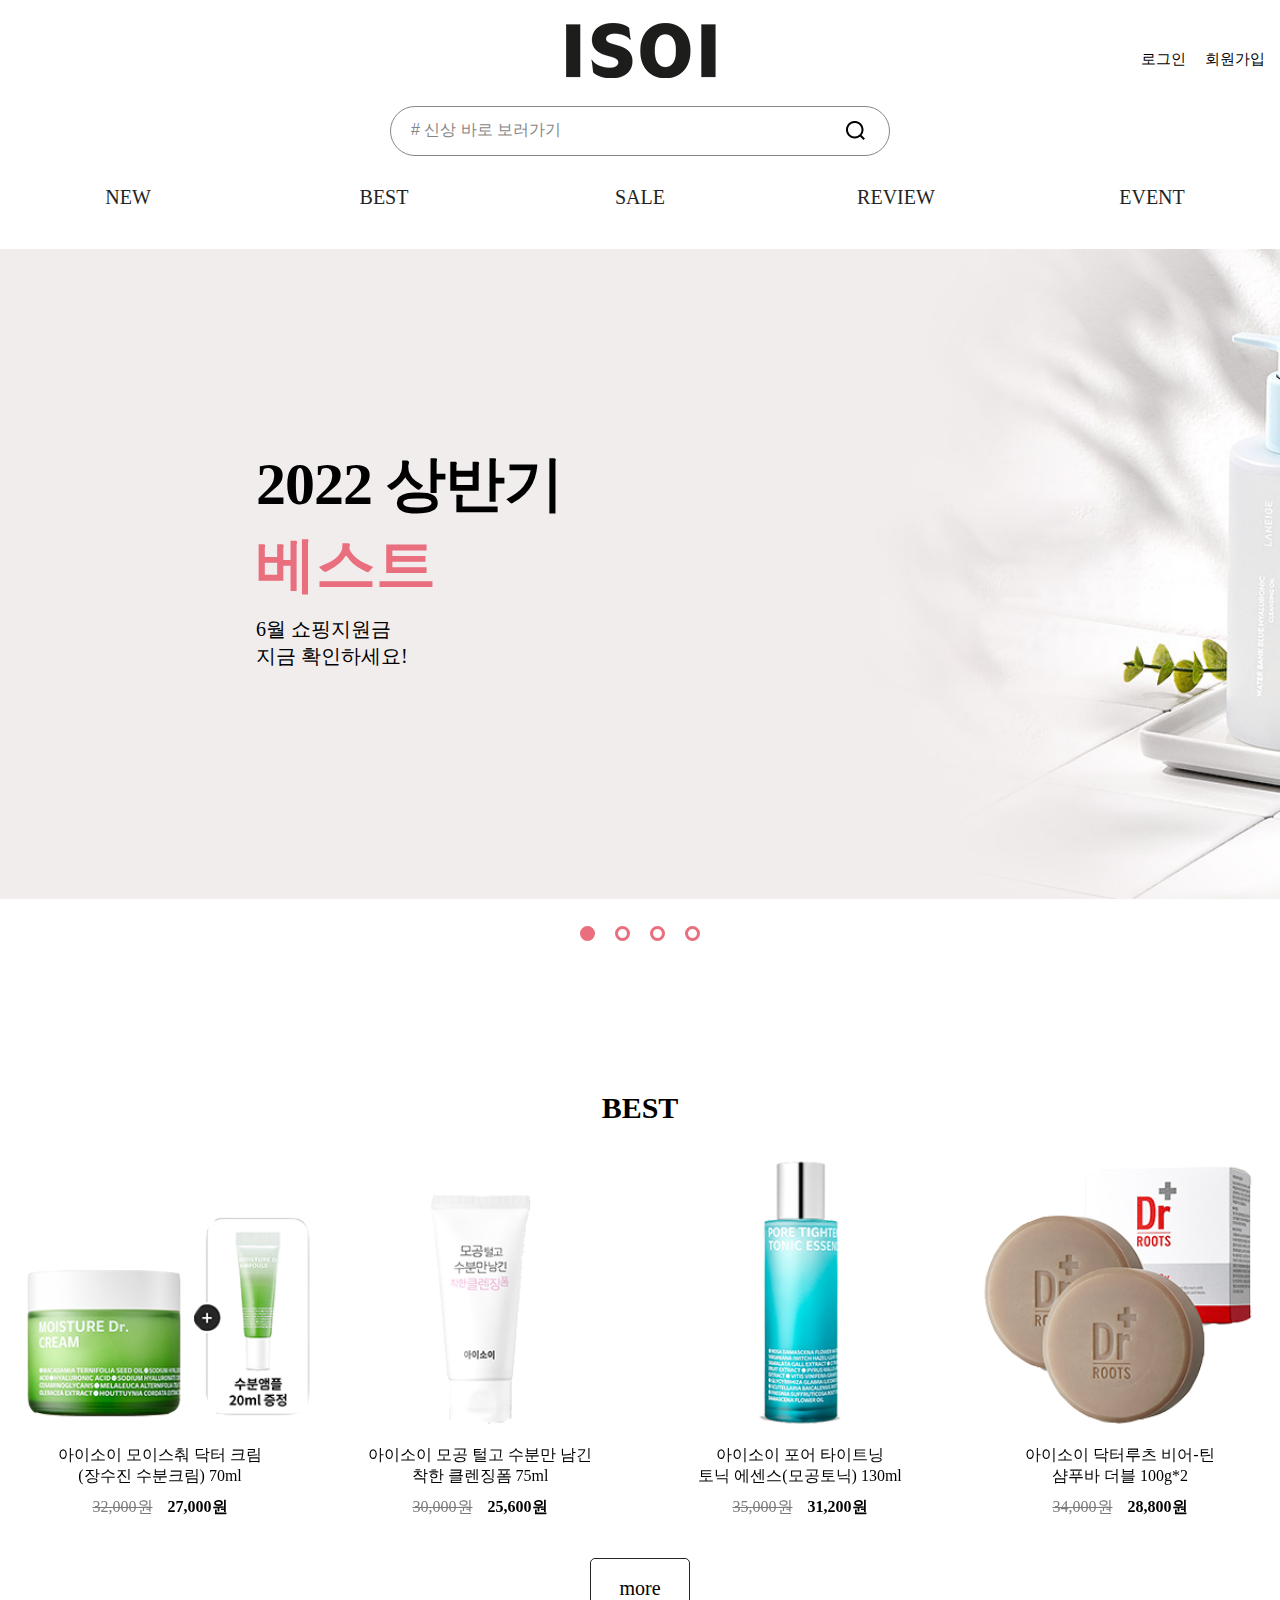
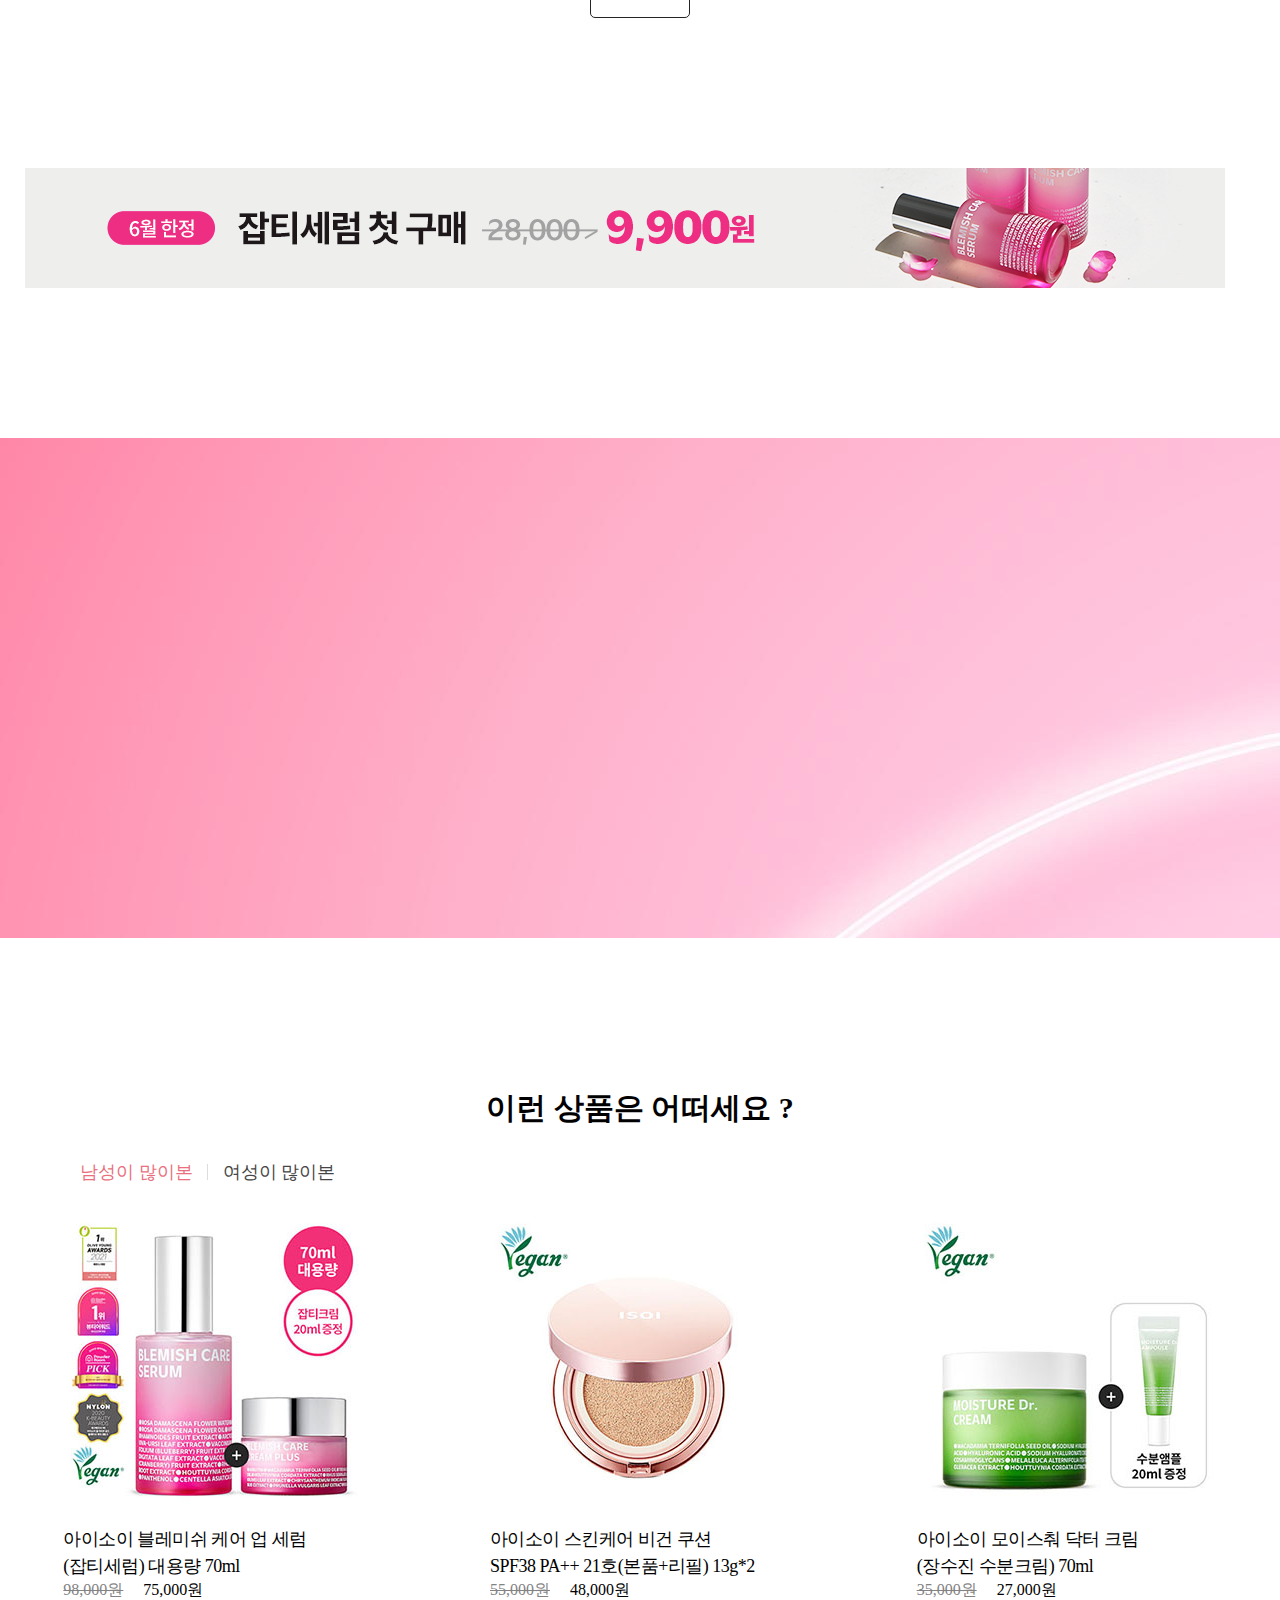
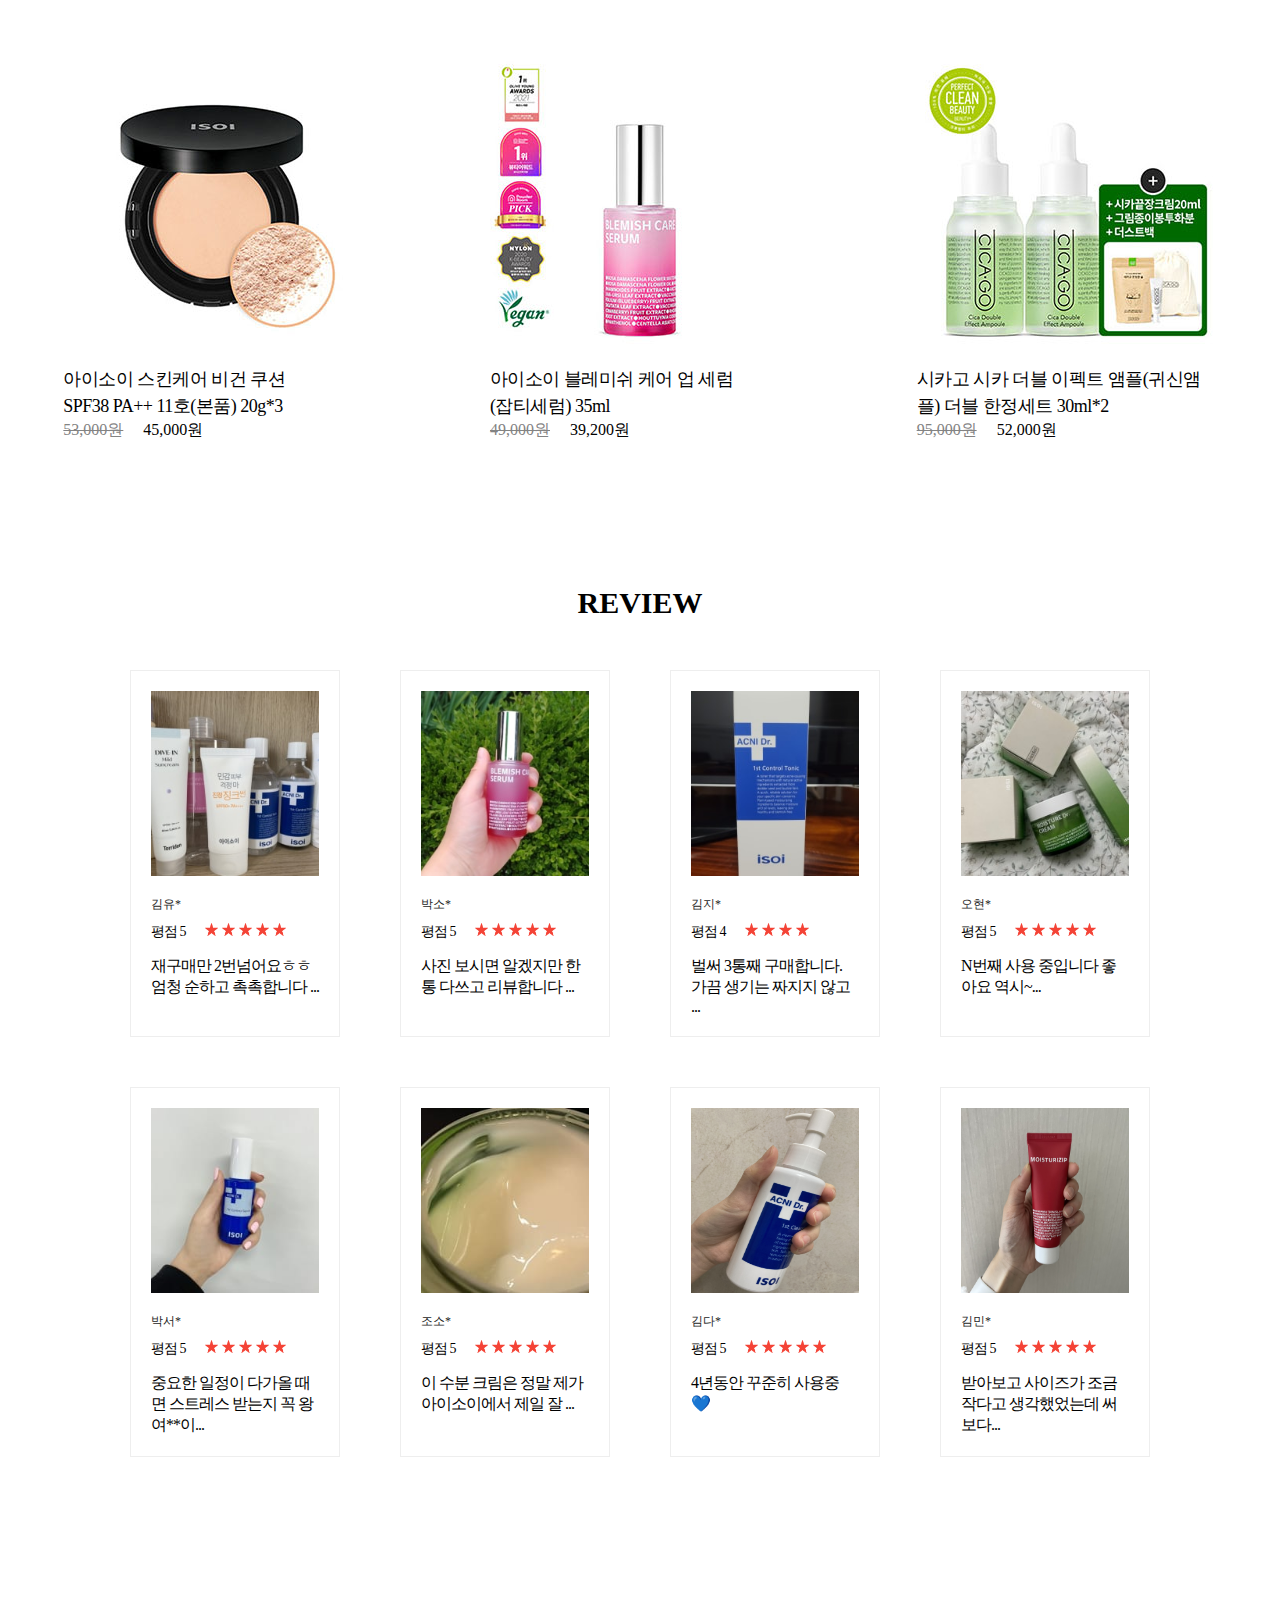
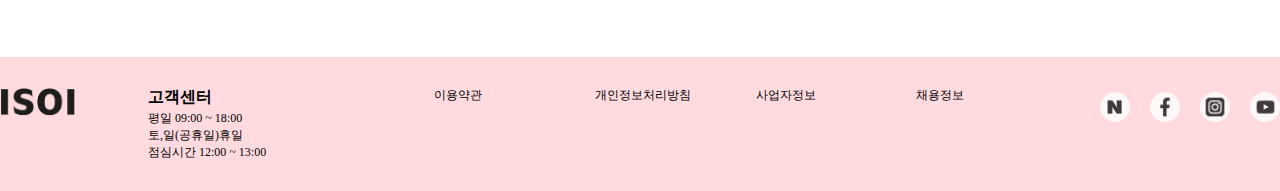
==== commit 0c0192d6: "isoi" ====
--- a/index.html
+++ b/index.html
@@ -111,7 +111,7 @@
                                         <img src="img/best1cream.png" alt="">
                                     </div>
                                     <div class="sectxt">
-                                        <div>아이소이 모이스춰 닥터 크림<br>(장수진 수분크림) 70ml</div>
+                                        <div class="sectxt0">아이소이 모이스춰 닥터 크림<br>(장수진 수분크림) 70ml</div>
                                         <div class="sectxt1">
                                             <p>32,000원</p>
                                             <div>27,000원</div>
@@ -123,7 +123,7 @@
                                 <a href="https://www.isoi.co.kr/product/goods_detail?ct=&goods_no=278">
                                     <div class="img"><img src="img/best2cleansing.png" alt=""></div>
                                     <div class="sectxt">
-                                        <div>아이소이 모공 털고 수분만 남긴 <br>착한 클렌징폼 75ml</div>
+                                        <div class="sectxt0">아이소이 모공 털고 수분만 남긴 <br>착한 클렌징폼 75ml</div>
                                         <div class="sectxt1">
                                         <p>30,000원</p>
                                         <div>25,600원</div>
@@ -135,7 +135,7 @@
                                 <a href="https://www.isoi.co.kr/product/goods_detail?ct=&goods_no=46">
                                     <div class="img"><img src="img/best3essence.png" alt=""></div>
                                     <div class="sectxt">
-                                        <div>아이소이 포어 타이트닝 <br>토닉 에센스(모공토닉) 130ml</div>
+                                        <div class="sectxt0">아이소이 포어 타이트닝 <br>토닉 에센스(모공토닉) 130ml</div>
                                         <div class="sectxt1">
                                         <p>35,000원</p>
                                         <div>31,200원</div>
@@ -147,7 +147,7 @@
                                 <a href="https://www.isoi.co.kr/product/goods_detail?ct=&goods_no=3570">
                                     <div class="img"><img src="img/best4shampoo.png" alt=""></div>
                                     <div class="sectxt">
-                                        <div>아이소이 닥터루츠 비어-틴 <br>샴푸바 더블 100g*2</div>
+                                        <div class="sectxt0">아이소이 닥터루츠 비어-틴 <br>샴푸바 더블 100g*2</div>
                                         <div class="sectxt1">
                                         <p>34,000원</p>
                                         <div>28,800원</div>
@@ -159,7 +159,7 @@
                                 <a href="https://www.isoi.co.kr/product/goods_detail?ct=&goods_no=3245">
                                     <div class="img"><img src="img/best5serum.png" alt=""></div>
                                     <div class="sectxt">
-                                        <div>아이소이 블레미쉬 케어 업 세럼<br>(잡티세럼) 35ml</div>
+                                        <div class="sectxt0">아이소이 블레미쉬 케어 업 세럼<br>(잡티세럼) 35ml</div>
                                         <div class="sectxt1">
                                         <p>45,000원</p>
                                         <div>39,200원</div>
--- a/css/common.css
+++ b/css/common.css
@@ -29,7 +29,6 @@
     max-width: 1330px;
     margin: 0 auto;
     position: relative;
-    padding: 0 15px;
 }
 .r-align{
     max-width: 1000px;
@@ -224,6 +223,7 @@
     border-radius: 12px;
     height: 5px;
     margin-bottom: 5px;
+    background-color: #000;
 }   
     footer{
         padding-top: 30px;
--- a/css/style.css
+++ b/css/style.css
@@ -102,6 +102,9 @@
 .best-list .items .item .img:hover{
     transform: scale(1.1);
 }
+.best-list .items .item :hover .sectxt0{
+    text-decoration: underline;
+}
 
 .best-list .items .item .sectxt div{}
 .best-list .items .item .sectxt .sectxt1{
--- a/css/media.css
+++ b/css/media.css
@@ -3,31 +3,14 @@
 
 @media (max-width : 1150px){
     /* sub-sale */
-    section .s_sale li{
-        height: 100%;
+    section .s_sale li .li-wrap{
+        display: block;
     }
-    section .s_sale li .con_img a img{
-        max-width: 150px;
-        height: 150px;
+    section .s_sale li .con_img{
+        width: 80%;
     }
-    section .s_sale li .con_txtbox a>div{
-        font-size: 18px;
-    }
-    section .s_sale li .con_txt div{
-        font-size: 14px;
-    }
-    section .s_sale li .con_txt p{
-        font-size: 16px;
-    }
-    section .s_sale li .con_txt i{
-        font-size: 16px;
-    }
-    section .s_sale li .btn button{
-        padding: 10px 15px;
-    }
-    section .s_sale li .btn button:nth-child(2){
-        margin-left: 10px;
-    }
+
+    /* sub-review */
     .review-box ul li .review_item{
         width: 800px;
     }
@@ -37,6 +20,10 @@
     .review-box ul li .review_container .review_content_box{
         width: 400px;
     }
+    section .s_review{
+        justify-content: space-around;
+    }
+
 }
 
 @media (max-width : 1000px){
@@ -46,12 +33,13 @@
     }
 
     /* sub-sale */
-    section .s_sale li{
-        width: 100%;
+    section .s_sale li .con_img{
+        padding: 10px 20px;
     }
 
 }
 @media (max-width : 768px){
+    /* main */
     .best-list .items .item .img img{
         width: 250px;
         height: 250px;
@@ -137,7 +125,10 @@
     section .s_best li{
         width: 50%;
     }
-    
+    /* sub-event */
+    section .s_event li{
+        width: 100%;
+    }
     
 }
 
@@ -155,6 +146,13 @@
     .tab-cnt .tab-menu .tabs{
         justify-content: center;
     }
+    section .s_sale li .con_txtbox{
+        margin-left: 0;
+    }
+    section .s_sale li .btn button{
+        padding: 5px 10px;
+    }
+    
 }
 
 @media (max-width : 500px){
@@ -179,5 +177,15 @@
     .review-box ul li .review_container .review_content>img{
         display: none;
     }
+
+    /* sale */
+    section .s_new li{
+        width: 100%;
+    }
+    
+    /* best */
+    section .s_best li{
+        width: 100%;
+    }
 }
 
